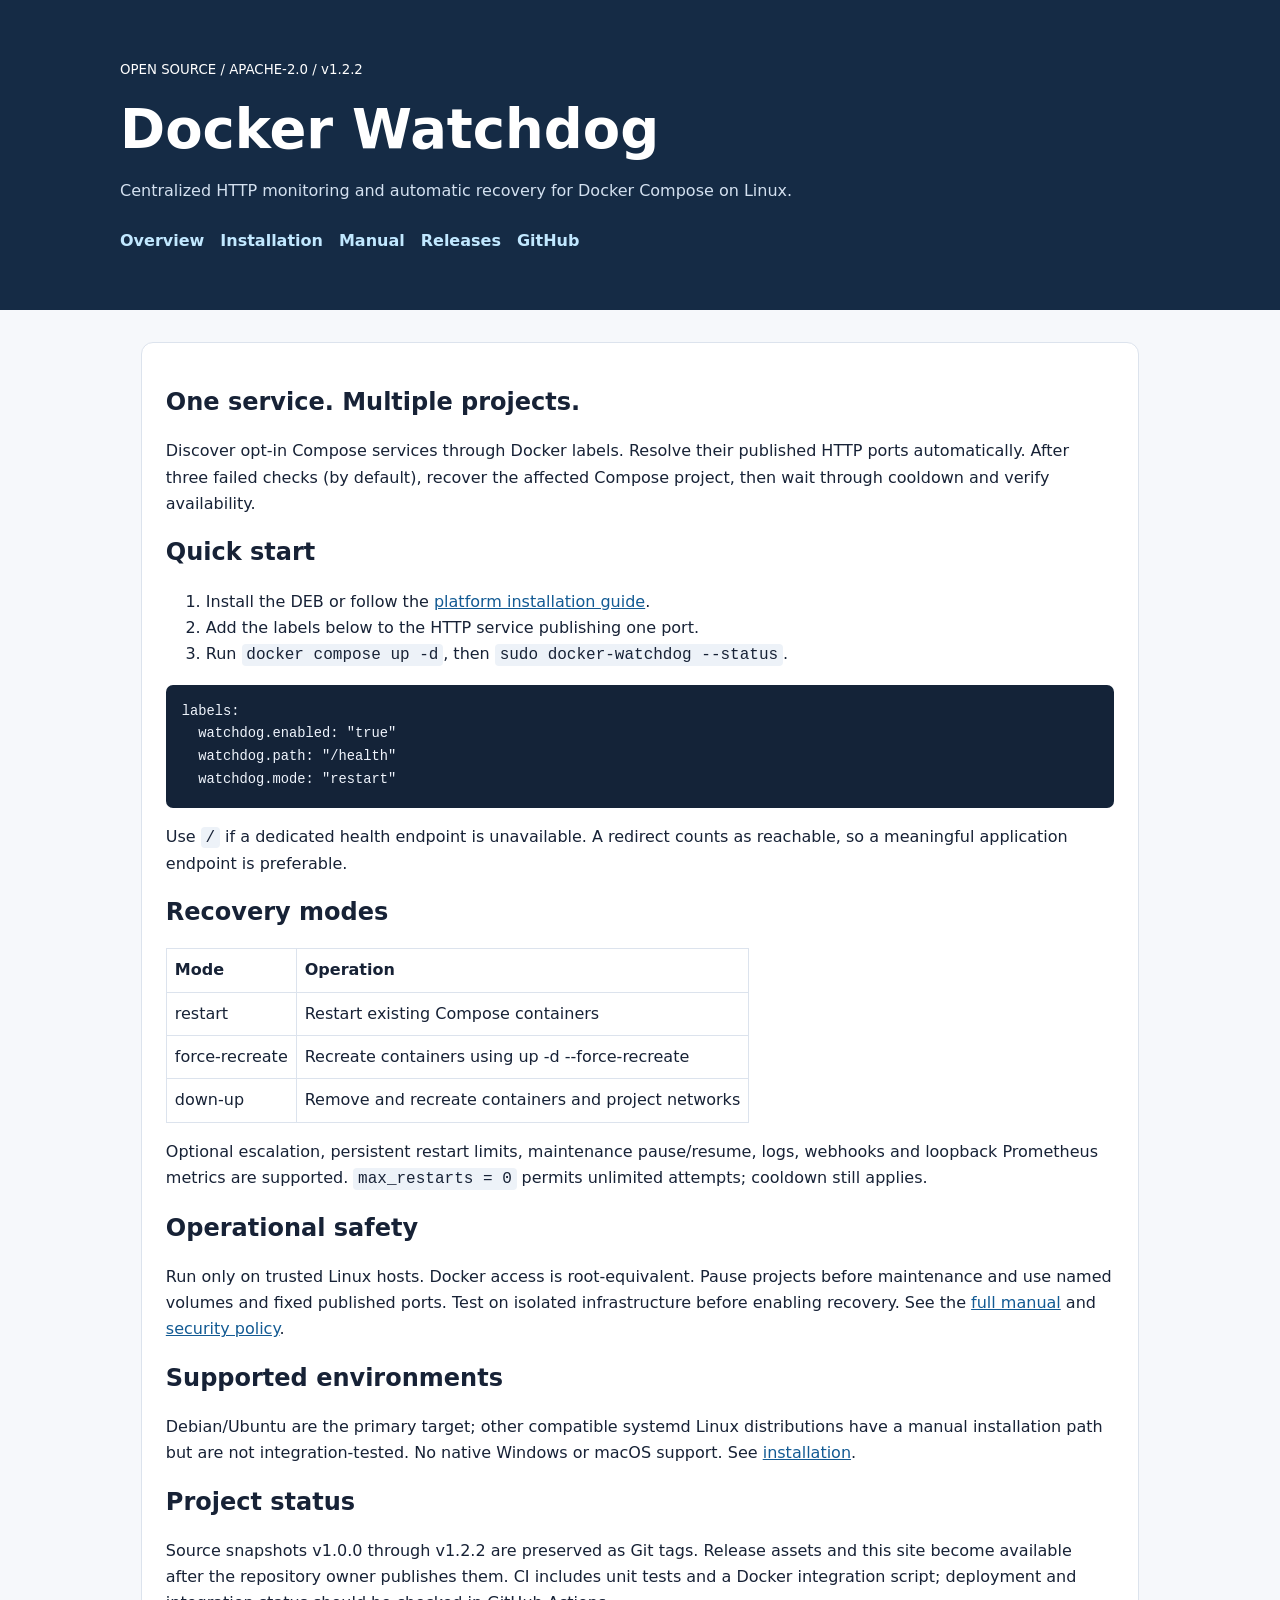
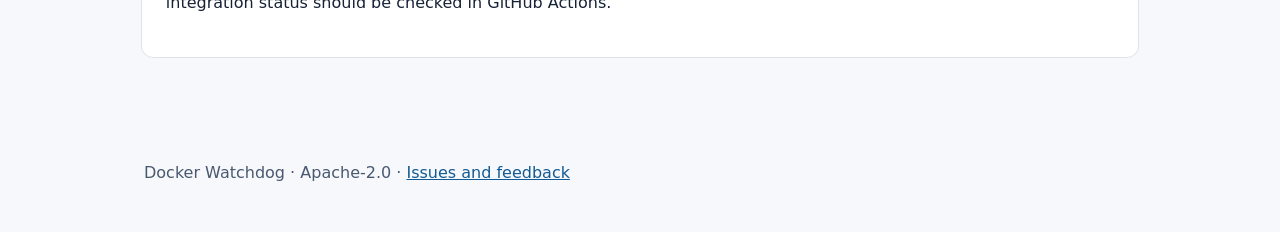
==== docs/index.html @ e57c74ae "docs: prepare public repository, platform guide and release automation" ====
<!doctype html>
<html lang="en"><head><meta charset="utf-8"><meta name="viewport" content="width=device-width, initial-scale=1"><meta name="description" content="Docker Watchdog documentation: automatic recovery of Docker Compose projects on Linux."><title>Docker Watchdog | Docker Watchdog</title><link rel="stylesheet" href="style.css"></head><body><header><div class="inner"><small>OPEN SOURCE / APACHE-2.0 / v1.2.2</small><h1>Docker Watchdog</h1><p>Centralized HTTP monitoring and automatic recovery for Docker Compose on Linux.</p><nav aria-label="Main navigation"><a href="index.html">Overview</a><a href="install.html">Installation</a><a href="manual.html">Manual</a><a href="https://github.com/bursh/docker-watchdog/releases">Releases</a><a href="https://github.com/bursh/docker-watchdog">GitHub</a></nav></div></header><main><section><h2>One service. Multiple projects.</h2>
<p>Discover opt-in Compose services through Docker labels. Resolve their published HTTP ports automatically. After three failed checks (by default), recover the affected Compose project, then wait through cooldown and verify availability.</p>
<h2>Quick start</h2>
<ol>
<li>Install the DEB or follow the <a href="install.html">platform installation guide</a>.</li>
<li>Add the labels below to the HTTP service publishing one port.</li>
<li>Run <code>docker compose up -d</code>, then <code>sudo docker-watchdog --status</code>.</li>
</ol>
<pre><code class="language-yaml">labels:
  watchdog.enabled: &quot;true&quot;
  watchdog.path: &quot;/health&quot;
  watchdog.mode: &quot;restart&quot;
</code></pre>
<p>Use <code>/</code> if a dedicated health endpoint is unavailable. A redirect counts as reachable, so a meaningful application endpoint is preferable.</p>
<h2>Recovery modes</h2>
<table>
<thead>
<tr>
  <th>Mode</th>
  <th>Operation</th>
</tr>
</thead>
<tbody>
<tr>
  <td>restart</td>
  <td>Restart existing Compose containers</td>
</tr>
<tr>
  <td>force-recreate</td>
  <td>Recreate containers using up -d --force-recreate</td>
</tr>
<tr>
  <td>down-up</td>
  <td>Remove and recreate containers and project networks</td>
</tr>
</tbody>
</table>
<p>Optional escalation, persistent restart limits, maintenance pause/resume, logs, webhooks and loopback Prometheus metrics are supported. <code>max_restarts = 0</code> permits unlimited attempts; cooldown still applies.</p>
<h2>Operational safety</h2>
<p>Run only on trusted Linux hosts. Docker access is root-equivalent. Pause projects before maintenance and use named volumes and fixed published ports. Test on isolated infrastructure before enabling recovery. See the <a href="manual.html">full manual</a> and <a href="https://github.com/bursh/docker-watchdog/blob/main/SECURITY.md">security policy</a>.</p>
<h2>Supported environments</h2>
<p>Debian/Ubuntu are the primary target; other compatible systemd Linux distributions have a manual installation path but are not integration-tested. No native Windows or macOS support. See <a href="install.html">installation</a>.</p>
<h2>Project status</h2>
<p>Source snapshots v1.0.0 through v1.2.2 are preserved as Git tags. Release assets and this site become available after the repository owner publishes them. CI includes unit tests and a Docker integration script; deployment and integration status should be checked in GitHub Actions.</p>
</section></main><footer>Docker Watchdog · Apache-2.0 · <a href="https://github.com/bursh/docker-watchdog/issues">Issues and feedback</a></footer></body></html>
---- docs/style.css ----
*{box-sizing:border-box}body{margin:0;background:#f6f8fb;color:#172236;font:16px/1.65 system-ui,sans-serif}header{background:#152b45;color:#fff;padding:3.5rem 1.5rem}header .inner,main,footer{max-width:1040px;margin:auto}header h1{font-size:clamp(2rem,5vw,3.4rem);line-height:1.15;margin:.3em 0}header p{max-width:740px;color:#d4e1f0}nav{display:flex;flex-wrap:wrap;gap:1rem;margin-top:1.5rem}nav a{color:#c1e8ff;text-decoration:none;font-weight:600}main{padding:2rem 1.3rem 4rem}section{background:#fff;border:1px solid #dce3ed;border-radius:12px;padding:1.5rem;margin:0 0 1.4rem}h2,h3{line-height:1.3}a{color:#125a93}pre{background:#142338;color:#f0f5fd;padding:1rem;border-radius:7px;overflow:auto;font-size:.86rem}code{font-family:ui-monospace,monospace}p code,li code{background:#edf2f8;padding:.12em .3em;border-radius:4px;overflow-wrap:anywhere}table{display:block;overflow:auto;border-collapse:collapse}td,th{padding:.5rem;border:1px solid #dce3ed;text-align:left}footer{padding:1rem 1.5rem 3rem;color:#4a5870}a:focus-visible{outline:3px solid #f2a643}
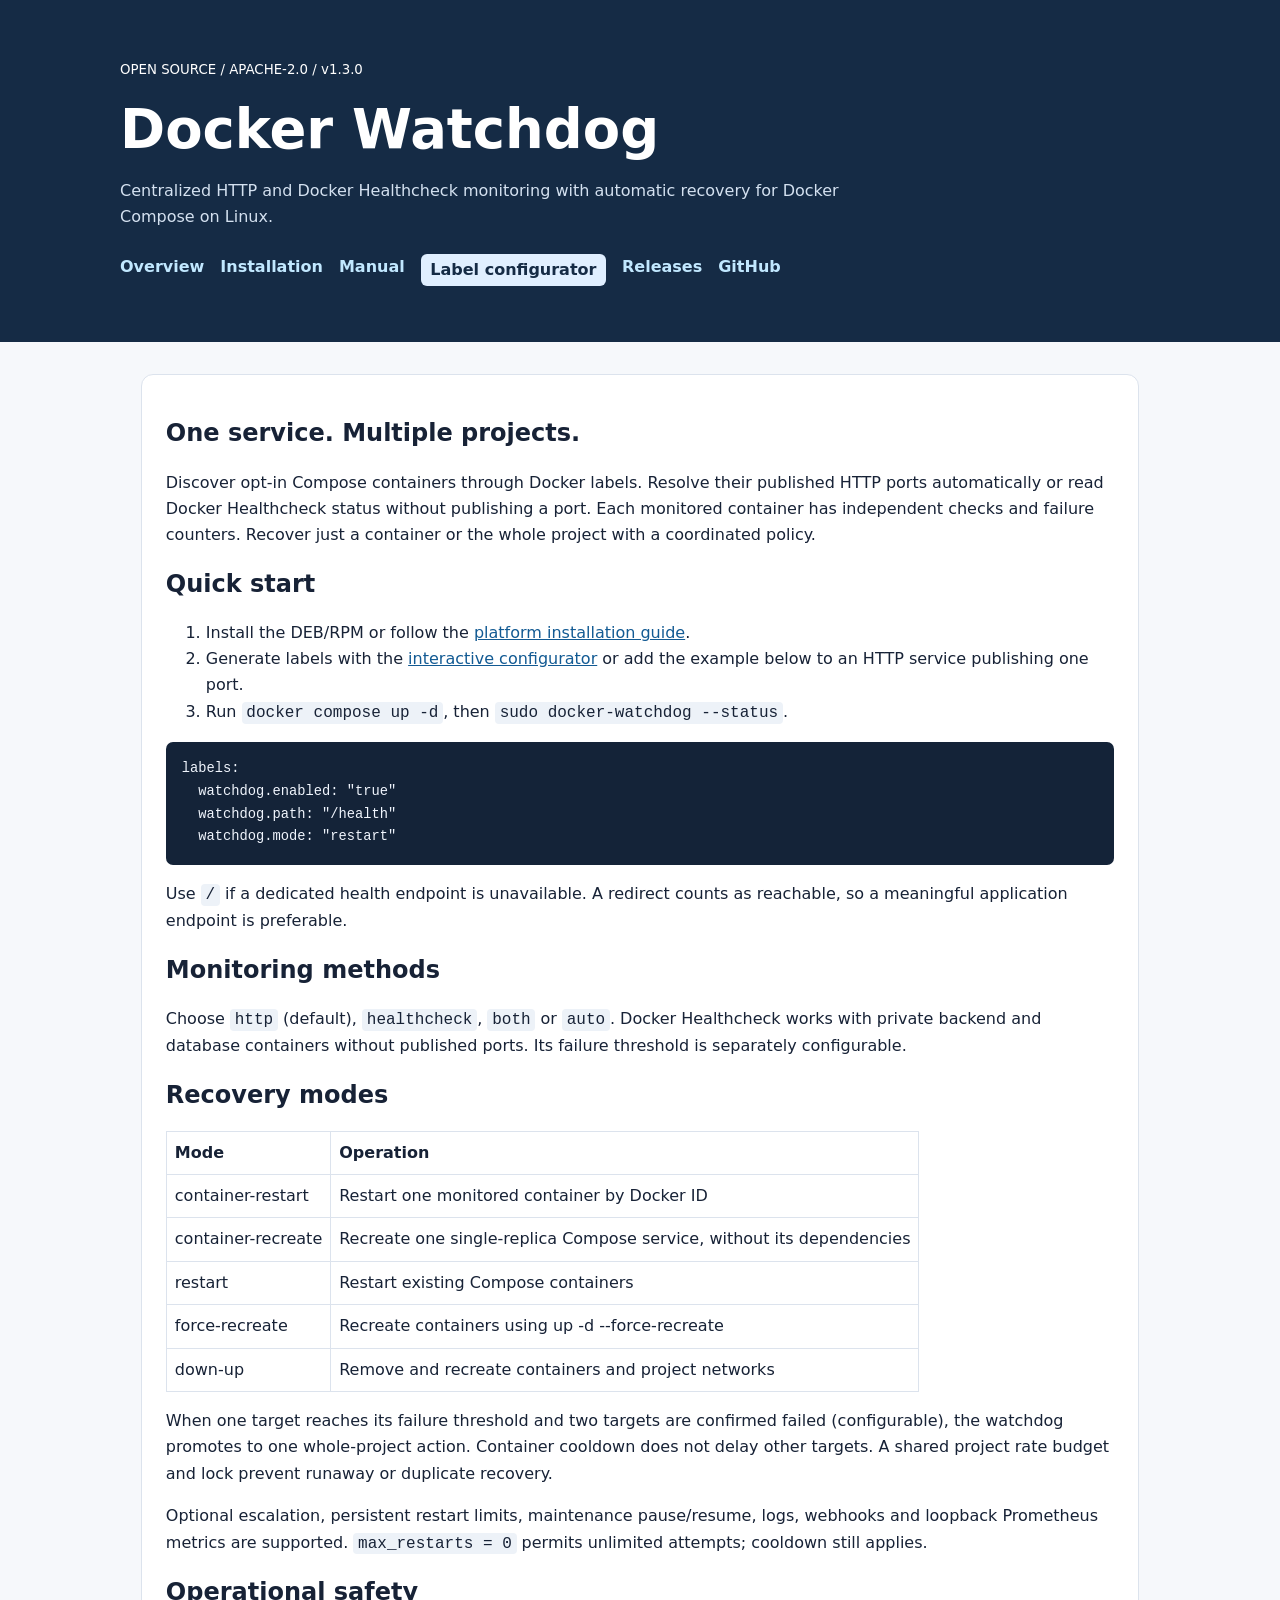
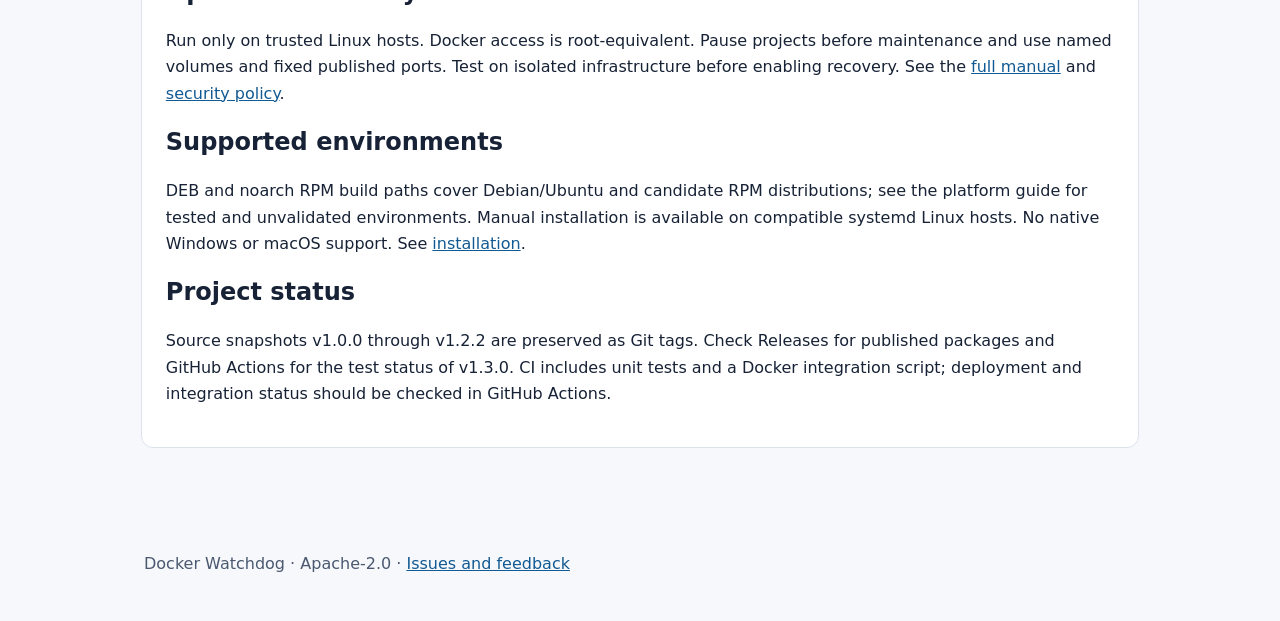
==== commit 8a580a92: "feat(docs): add Compose label configurator and v1.3 manual" ====
--- a/docs/index.html
+++ b/docs/index.html
@@ -1,10 +1,10 @@
 <!doctype html>
-<html lang="en"><head><meta charset="utf-8"><meta name="viewport" content="width=device-width, initial-scale=1"><meta name="description" content="Docker Watchdog documentation: automatic recovery of Docker Compose projects on Linux."><title>Docker Watchdog | Docker Watchdog</title><link rel="stylesheet" href="style.css"></head><body><header><div class="inner"><small>OPEN SOURCE / APACHE-2.0 / v1.2.2</small><h1>Docker Watchdog</h1><p>Centralized HTTP monitoring and automatic recovery for Docker Compose on Linux.</p><nav aria-label="Main navigation"><a href="index.html">Overview</a><a href="install.html">Installation</a><a href="manual.html">Manual</a><a href="https://github.com/bursh/docker-watchdog/releases">Releases</a><a href="https://github.com/bursh/docker-watchdog">GitHub</a></nav></div></header><main><section><h2>One service. Multiple projects.</h2>
-<p>Discover opt-in Compose services through Docker labels. Resolve their published HTTP ports automatically. After three failed checks (by default), recover the affected Compose project, then wait through cooldown and verify availability.</p>
+<html lang="en"><head><meta charset="utf-8"><meta name="viewport" content="width=device-width, initial-scale=1"><meta name="description" content="Docker Watchdog documentation: automatic recovery of Docker Compose projects on Linux."><title>Docker Watchdog | Docker Watchdog</title><link rel="stylesheet" href="style.css"></head><body><header><div class="inner"><small>OPEN SOURCE / APACHE-2.0 / v1.3.0</small><h1>Docker Watchdog</h1><p>Centralized HTTP and Docker Healthcheck monitoring with automatic recovery for Docker Compose on Linux.</p><nav aria-label="Main navigation"><a href="index.html">Overview</a><a href="install.html">Installation</a><a href="manual.html">Manual</a><a class="nav-cta" href="configurator.html">Label configurator</a><a href="https://github.com/bursh/docker-watchdog/releases">Releases</a><a href="https://github.com/bursh/docker-watchdog">GitHub</a></nav></div></header><main><section><h2>One service. Multiple projects.</h2>
+<p>Discover opt-in Compose containers through Docker labels. Resolve their published HTTP ports automatically or read Docker Healthcheck status without publishing a port. Each monitored container has independent checks and failure counters. Recover just a container or the whole project with a coordinated policy.</p>
 <h2>Quick start</h2>
 <ol>
-<li>Install the DEB or follow the <a href="install.html">platform installation guide</a>.</li>
-<li>Add the labels below to the HTTP service publishing one port.</li>
+<li>Install the DEB/RPM or follow the <a href="install.html">platform installation guide</a>.</li>
+<li>Generate labels with the <a href="configurator.html">interactive configurator</a> or add the example below to an HTTP service publishing one port.</li>
 <li>Run <code>docker compose up -d</code>, then <code>sudo docker-watchdog --status</code>.</li>
 </ol>
 <pre><code class="language-yaml">labels:
@@ -13,7 +13,7 @@
   watchdog.mode: &quot;restart&quot;
 </code></pre>
 <p>Use <code>/</code> if a dedicated health endpoint is unavailable. A redirect counts as reachable, so a meaningful application endpoint is preferable.</p>
-<h2>Recovery modes</h2>
+<h2>Monitoring methods</h2><p>Choose <code>http</code> (default), <code>healthcheck</code>, <code>both</code> or <code>auto</code>. Docker Healthcheck works with private backend and database containers without published ports. Its failure threshold is separately configurable.</p><h2>Recovery modes</h2>
 <table>
 <thead>
 <tr>
@@ -22,6 +22,8 @@
 </tr>
 </thead>
 <tbody>
+<tr><td>container-restart</td><td>Restart one monitored container by Docker ID</td></tr>
+<tr><td>container-recreate</td><td>Recreate one single-replica Compose service, without its dependencies</td></tr>
 <tr>
   <td>restart</td>
   <td>Restart existing Compose containers</td>
@@ -36,11 +38,11 @@
 </tr>
 </tbody>
 </table>
-<p>Optional escalation, persistent restart limits, maintenance pause/resume, logs, webhooks and loopback Prometheus metrics are supported. <code>max_restarts = 0</code> permits unlimited attempts; cooldown still applies.</p>
+<p>When one target reaches its failure threshold and two targets are confirmed failed (configurable), the watchdog promotes to one whole-project action. Container cooldown does not delay other targets. A shared project rate budget and lock prevent runaway or duplicate recovery.</p><p>Optional escalation, persistent restart limits, maintenance pause/resume, logs, webhooks and loopback Prometheus metrics are supported. <code>max_restarts = 0</code> permits unlimited attempts; cooldown still applies.</p>
 <h2>Operational safety</h2>
 <p>Run only on trusted Linux hosts. Docker access is root-equivalent. Pause projects before maintenance and use named volumes and fixed published ports. Test on isolated infrastructure before enabling recovery. See the <a href="manual.html">full manual</a> and <a href="https://github.com/bursh/docker-watchdog/blob/main/SECURITY.md">security policy</a>.</p>
 <h2>Supported environments</h2>
-<p>Debian/Ubuntu are the primary target; other compatible systemd Linux distributions have a manual installation path but are not integration-tested. No native Windows or macOS support. See <a href="install.html">installation</a>.</p>
+<p>DEB and noarch RPM build paths cover Debian/Ubuntu and candidate RPM distributions; see the platform guide for tested and unvalidated environments. Manual installation is available on compatible systemd Linux hosts. No native Windows or macOS support. See <a href="install.html">installation</a>.</p>
 <h2>Project status</h2>
-<p>Source snapshots v1.0.0 through v1.2.2 are preserved as Git tags. Release assets and this site become available after the repository owner publishes them. CI includes unit tests and a Docker integration script; deployment and integration status should be checked in GitHub Actions.</p>
+<p>Source snapshots v1.0.0 through v1.2.2 are preserved as Git tags. Check Releases for published packages and GitHub Actions for the test status of v1.3.0. CI includes unit tests and a Docker integration script; deployment and integration status should be checked in GitHub Actions.</p>
 </section></main><footer>Docker Watchdog · Apache-2.0 · <a href="https://github.com/bursh/docker-watchdog/issues">Issues and feedback</a></footer></body></html>
--- a/docs/style.css
+++ b/docs/style.css
@@ -1 +1,5 @@
 *{box-sizing:border-box}body{margin:0;background:#f6f8fb;color:#172236;font:16px/1.65 system-ui,sans-serif}header{background:#152b45;color:#fff;padding:3.5rem 1.5rem}header .inner,main,footer{max-width:1040px;margin:auto}header h1{font-size:clamp(2rem,5vw,3.4rem);line-height:1.15;margin:.3em 0}header p{max-width:740px;color:#d4e1f0}nav{display:flex;flex-wrap:wrap;gap:1rem;margin-top:1.5rem}nav a{color:#c1e8ff;text-decoration:none;font-weight:600}main{padding:2rem 1.3rem 4rem}section{background:#fff;border:1px solid #dce3ed;border-radius:12px;padding:1.5rem;margin:0 0 1.4rem}h2,h3{line-height:1.3}a{color:#125a93}pre{background:#142338;color:#f0f5fd;padding:1rem;border-radius:7px;overflow:auto;font-size:.86rem}code{font-family:ui-monospace,monospace}p code,li code{background:#edf2f8;padding:.12em .3em;border-radius:4px;overflow-wrap:anywhere}table{display:block;overflow:auto;border-collapse:collapse}td,th{padding:.5rem;border:1px solid #dce3ed;text-align:left}footer{padding:1rem 1.5rem 3rem;color:#4a5870}a:focus-visible{outline:3px solid #f2a643}
+/* Configurator: responsive and accessible, including an explicit theme picker. */
+.config-page main,.config-page header .inner,.config-page footer{max-width:1200px}.config-toolbar{display:flex;flex-wrap:wrap;align-items:flex-end;gap:1rem;margin-bottom:1.5rem}.config-toolbar label{min-width:12rem}.config-toolbar button{margin-bottom:0}.config-grid{display:grid;grid-template-columns:minmax(0,1fr) minmax(0,1fr);gap:1.3rem;align-items:start}.config-page section{padding:1.35rem}.config-page h2{font-size:1.3rem;margin-top:0}.config-page label{display:flex;flex-direction:column;gap:.28rem;font-size:.9rem;font-weight:650;margin:0 0 1rem}.config-toolbar label{margin:0}.config-page small,.hint{font-size:.82rem;font-weight:400;color:#53647b;line-height:1.5}.config-page header small{color:#b5d5ef;font-weight:600}.config-page input,.config-page select,.config-page textarea{width:100%;font:inherit;color:inherit;background:#fff;border:1px solid #becbd9;border-radius:6px;padding:.6rem .7rem;min-width:0}.config-page textarea{font:13px/1.6 ui-monospace,monospace;resize:vertical;background:#142338;color:#f0f5fd;min-height:20rem;white-space:pre;overflow:auto}.config-page button{font:600 .9rem system-ui,sans-serif;background:#fff;color:#17314d;border:1px solid #b5c5d5;border-radius:6px;padding:.65rem 1rem;cursor:pointer}.config-page button.primary{background:#125a93;border-color:#125a93;color:#fff}.config-page button:disabled{opacity:.5;cursor:not-allowed}.config-page :is(input,select,textarea,button):focus-visible{outline:3px solid #f2a643;outline-offset:2px}.config-page .fields{display:grid;grid-template-columns:repeat(2,minmax(0,1fr));gap:0 1rem}.span-all{grid-column:1/-1}.output-panel{position:sticky;top:1rem;min-width:0}.output-actions{display:flex;flex-wrap:wrap;gap:.5rem;margin-top:.8rem}.error{color:#b42318;font-weight:600}.config-page [hidden]{display:none!important}.sr-only{position:absolute!important;width:1px;height:1px;overflow:hidden;clip:rect(0,0,0,0);white-space:nowrap}.nav-cta{background:#e0efff;color:#152b45!important;border-radius:6px;padding:.15rem .6rem}.config-page nav a[aria-current=page]{text-decoration:underline;text-underline-offset:.3em}@media(max-width:820px){.config-grid{grid-template-columns:minmax(0,1fr)}.output-panel{position:static}}@media(max-width:400px){.config-page .fields{grid-template-columns:1fr}.config-toolbar label{min-width:100%}}
+:root[data-theme=dark] .config-page{background:#101b2a;color:#e5edf7}:root[data-theme=dark] .config-page section{background:#19283b;border-color:#35475f}:root[data-theme=dark] .config-page :is(input,select,button){background:#132034;border-color:#526782;color:#e5edf7}:root[data-theme=dark] .config-page button.primary{background:#2875ad;border-color:#2875ad}:root[data-theme=dark] .config-page :is(.hint,small,footer){color:#aebed2}:root[data-theme=dark] .config-page a{color:#a4d9ff}:root[data-theme=dark] .config-page .error{color:#ffb4ab}:root[data-theme=dark] .config-page p code{background:#233954}:root[data-theme=dark]{color-scheme:dark}
+@media(prefers-color-scheme:dark){:root:not([data-theme]) .config-page{background:#101b2a;color:#e5edf7}:root:not([data-theme]) .config-page section{background:#19283b;border-color:#35475f}:root:not([data-theme]) .config-page :is(input,select,button){background:#132034;border-color:#526782;color:#e5edf7}:root:not([data-theme]) .config-page button.primary{background:#2875ad;border-color:#2875ad}:root:not([data-theme]) .config-page :is(.hint,small,footer){color:#aebed2}:root:not([data-theme]) .config-page a{color:#a4d9ff}:root:not([data-theme]) .config-page .error{color:#ffb4ab}:root:not([data-theme]) .config-page p code{background:#233954}:root:not([data-theme]) .config-page{color-scheme:dark}}
